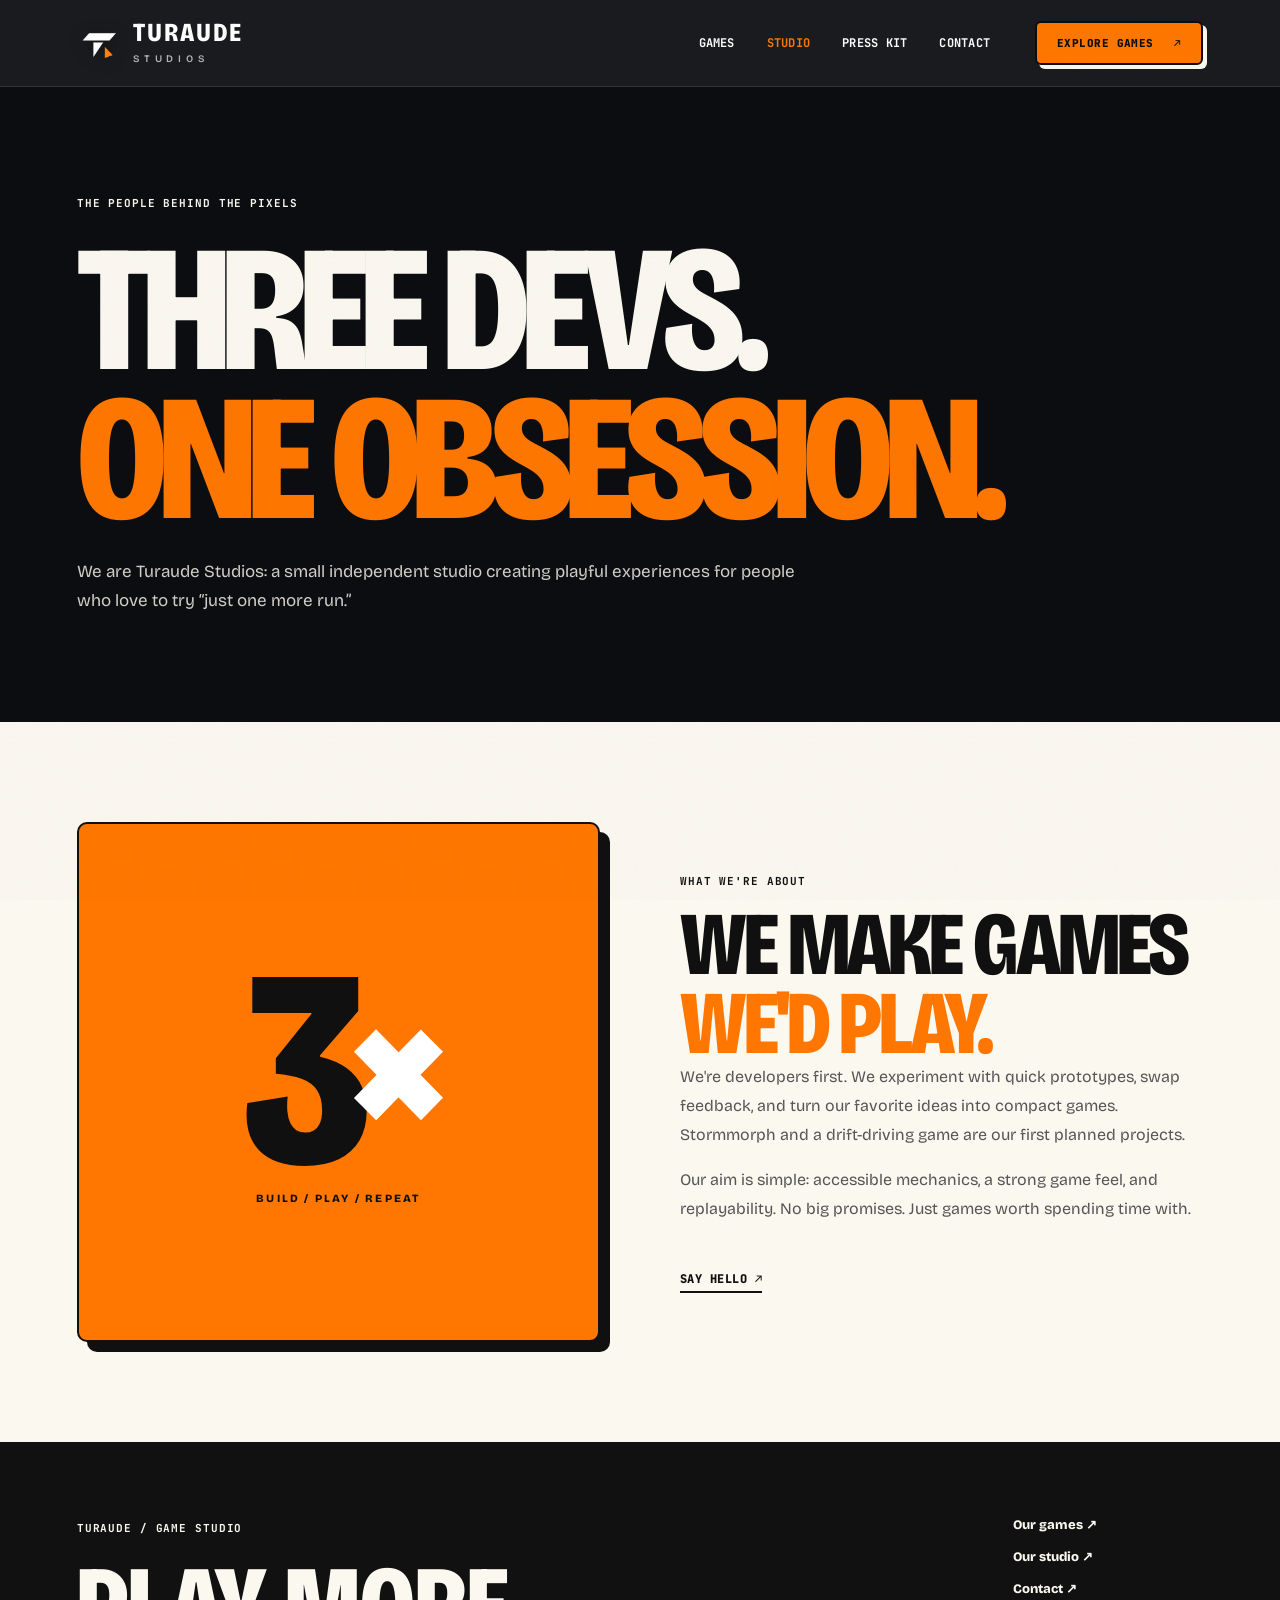
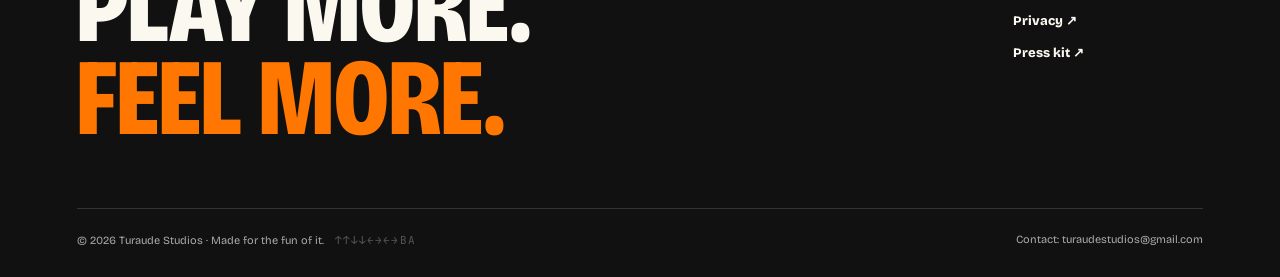
==== about/index.html @ 15174a02 "New studio website: Stormmorph town hero, games, studio, press and contact pages Co-Authored-By: Cla" ====
<!doctype html><html lang="en" data-static data-hero="town" data-contact="turaudestudios@gmail.com"><head><meta charset="UTF-8"/><meta name="viewport" content="width=device-width,initial-scale=1"/><meta name="theme-color" content="#101010"/><meta name="description" content="A small independent game studio built by three developers."/><meta property="og:type" content="website"/><meta property="og:title" content="Our Studio | Turaude Studios"/><meta property="og:description" content="A small independent game studio built by three developers."/><meta name="twitter:card" content="summary_large_image"/><link rel="icon" type="image/png" href="/favicon.png"/><link rel="preconnect" href="https://fonts.googleapis.com"/><link rel="preconnect" href="https://fonts.gstatic.com" crossorigin/><link href="https://fonts.googleapis.com/css2?family=Bricolage+Grotesque:opsz,wdth,wght@12..96,75..100,400..800&family=JetBrains+Mono:wght@500;700;800&display=swap" rel="stylesheet"/><link rel="stylesheet" href="/styles.css"/><script src="/app.js" defer></script><title>Our Studio | Turaude Studios</title></head><body><header class="site-header"><div class="nav-wrap"><a class="brand" href="/" aria-label="Turaude Studios home"><img class="brand-mark" src="/assets/brand/turaude-mark.png" width="44" height="44" alt=""/><span class="brand-name">TURAUDE<span class="brand-dot">.</span><small>STUDIOS</small></span></a><nav class="main-nav" aria-label="Primary navigation"><a  href="/games">Games</a><a aria-current="page" href="/about">Studio</a><a  href="/press">Press kit</a><a  href="/contact">Contact</a></nav><a href="/games" class="nav-cta">EXPLORE GAMES <span aria-hidden="true">↗</span></a><button class="menu-toggle" type="button" aria-expanded="false" aria-label="Open navigation">☰</button></div></header><main id="main"><section class="page-intro"><span class="tiny-label">THE PEOPLE BEHIND THE PIXELS</span><h1>THREE DEVS.<br/><em>ONE OBSESSION.</em></h1><p>We are Turaude Studios: a small independent studio creating playful experiences for people who love to try “just one more run.”</p></section><section class="section about-story"><div class="manifesto-art"><span class="manifesto-big">3<span>×</span></span><span>BUILD / PLAY / REPEAT</span></div><div><span class="tiny-label">WHAT WE'RE ABOUT</span><h2>WE MAKE GAMES<br/><em>WE'D PLAY.</em></h2><p>We're developers first. We experiment with quick prototypes, swap feedback, and turn our favorite ideas into compact games. Stormmorph and a drift-driving game are our first planned projects.</p><p>Our aim is simple: accessible mechanics, a strong game feel, and replayability. No big promises. Just games worth spending time with.</p><a class="underlined-link" href="/contact">SAY HELLO ↗</a></div></section></main><footer class="site-footer"><div class="footer-top"><div><span class="tiny-label">TURAUDE / GAME STUDIO</span><div class="footer-big">PLAY MORE.<br/><em>FEEL MORE.</em></div></div><div class="footer-links"><a href="/games">Our games ↗</a><a href="/about">Our studio ↗</a><a href="/contact">Contact ↗</a><a href="/stormmorph/privacy-policy.html">Privacy ↗</a><a href="/press">Press kit ↗</a></div></div><div class="footer-bottom"><span>© 2026 Turaude Studios · Made for the fun of it. <span class="cheat-hint" title="Try it">↑↑↓↓←→←→BA</span></span><span>Contact: <a href="mailto:turaudestudios@gmail.com">turaudestudios@gmail.com</a></span></div></footer><div class="toast" id="toast" role="status" aria-live="polite"></div></body></html>
---- styles.css ----
/* ==========================================================================
   TURAUDE GAMES - ELEVATED DESIGN SYSTEM
   ========================================================================== */
:root {
  --ink: #101010;
  --black: #0c0d10;
  --white: #fbf8f0;
  --orange: #ff7700;
  --orange-hover: #ff5500;
  --orange-glow: rgba(255, 119, 0, 0.28);
  --storm-cyan: #00d2eb;
  --drift-amber: #ff9d00;
  --soft: #f2ece2;
  --gray: #636259;
  --line: #d8d3c9;
  --heading: 'Bricolage Grotesque', Impact, 'Arial Narrow', sans-serif;
  --body: 'Bricolage Grotesque', Arial, sans-serif;
  --mono: 'JetBrains Mono', ui-monospace, Consolas, monospace;
  --radius-lg: 10px;
  --radius-md: 6px;
  --shadow-card: 6px 6px 0 var(--ink);
  --shadow-hover: 10px 10px 0 var(--orange);
  --transition-smooth: all 0.3s cubic-bezier(0.16, 1, 0.3, 1);
}

* { box-sizing: border-box; }
html { scroll-behavior: smooth; overflow-x: clip; }
body {
  margin: 0;
  background: var(--white);
  color: var(--ink);
  font-family: var(--body);
  -webkit-font-smoothing: antialiased;
  position: relative;
}

/* Paper grain over everything, like a printed arcade flyer */
body::before {
  content: "";
  position: fixed;
  inset: 0;
  background-image: url("data:image/svg+xml,%3Csvg xmlns='http://www.w3.org/2000/svg' width='160' height='160'%3E%3Cfilter id='n'%3E%3CfeTurbulence type='fractalNoise' baseFrequency='.85' numOctaves='3' stitchTiles='stitch'/%3E%3C/filter%3E%3Crect width='100%25' height='100%25' filter='url(%23n)'/%3E%3C/svg%3E");
  opacity: .07;
  mix-blend-mode: multiply;
  pointer-events: none;
  z-index: 60;
}
h1, h2, h3, .footer-big, .ticker, .manifesto-big, .poster-number, .brand-name, .press-logo-box > span, .update-empty strong, .admin-game-panel h4 {
  font-stretch: 82% !important; /* the `font` shorthand elsewhere resets stretch */
}

a { color: inherit; text-decoration: none; }
button, input, textarea, select { font: inherit; }
button { cursor: pointer; }
img { max-width: 100%; }
h1, h2, h3, p { margin-top: 0; }
h1, h2, h3 { letter-spacing: -0.025em; }
::selection { background: var(--orange); color: var(--black); }
:focus-visible { outline: 3px solid var(--orange); outline-offset: 3px; }

/* Sticky Header with Frosted Glass */
.site-header {
  background: rgba(12, 13, 16, 0.94);
  backdrop-filter: blur(14px);
  -webkit-backdrop-filter: blur(14px);
  color: white;
  border-bottom: 1px solid rgba(255, 255, 255, 0.1);
  position: sticky;
  top: 0;
  z-index: 50;
  transition: var(--transition-smooth);
}
.nav-wrap {
  height: 86px;
  max-width: 1560px;
  margin: auto;
  padding: 0 6vw;
  display: flex;
  align-items: center;
  gap: 45px;
}
.brand { display: flex; align-items: center; gap: 12px; min-width: 220px; }
.brand-mark { width: 44px; height: 44px; object-fit: contain; filter: drop-shadow(0 2px 8px rgba(0,0,0,0.4)); }
.brand-name {
  font: 800 26px/0.9 var(--heading);
  letter-spacing: .075em;
  display: flex;
  flex-direction: column;
}
.brand-dot { display: none; }
.brand-name small {
  font: 600 10px var(--body);
  letter-spacing: .49em;
  margin-top: 8px;
  color: #b5b5b5;
}
.main-nav { display: flex; align-items: center; gap: 32px; margin-left: auto; }
.main-nav a {
  font: 700 12px var(--mono);
  letter-spacing: .02em;
  text-transform: uppercase;
  transition: color .2s;
  position: relative;
  padding: 6px 0;
}
.main-nav a:hover, .main-nav a[aria-current=page] { color: var(--orange); }
.nav-cta {
  background: var(--orange);
  color: var(--black);
  font: 800 11px var(--mono);
  letter-spacing: .04em;
  padding: 13px 20px;
  border: 2px solid var(--black);
  border-radius: var(--radius-md);
  white-space: nowrap;
  display: flex;
  gap: 20px;
  align-items: center;
  box-shadow: 4px 4px 0 var(--white);
  transition: transform .12s, box-shadow .12s, background .12s;
}
.nav-cta:hover { transform: translate(-2px, -2px); box-shadow: 6px 6px 0 var(--white); }
.button-orange:hover { transform: translate(-2px, -2px); box-shadow: 7px 7px 0 var(--ink); }
.nav-cta:active, .button:active { transform: translate(3px, 3px); box-shadow: 0 0 0 var(--ink); }
.menu-toggle { display: none; background: none; color: white; border: 0; font-size: 28px; }

/* Hero Section */
.home-hero {
  background: var(--black);
  color: var(--white);
  padding: 0 6vw;
  overflow: hidden;
  position: relative;
  z-index: 2;
}
.hero-rail, .hero-foot {
  display: flex;
  justify-content: space-between;
  align-items: center;
  min-height: 48px;
  border-bottom: 1px solid rgba(255, 255, 255, 0.1);
  color: #adaba6;
  font-size: 10px;
  font-weight: 700;
  letter-spacing: .19em;
}
.hero-foot { border-top: 1px solid rgba(255, 255, 255, 0.1); border-bottom: 0; }
.hero-main {
  max-width: 1560px;
  margin: auto;
  display: grid;
  grid-template-columns: 1.09fr .91fr;
  align-items: center;
  min-height: 640px;
  gap: 40px;
  padding: 44px 0 50px;
}
.hero-copy { padding: 20px 0; }
.eyebrow, .tiny-label { font: 700 11px var(--mono); letter-spacing: .08em; text-transform: uppercase; }
.eyebrow { display: flex; align-items: center; gap: 11px; color: #c9c6bd; }
.eyebrow-dash { width: 0; height: 0; display: inline-block; border-style: solid; border-width: 7px 0 7px 12px; border-color: transparent transparent transparent var(--orange); animation: blink 1.1s steps(2) infinite; }
@keyframes blink { 50% { opacity: 0; } }
.hero-copy h1 {
  font: 900 clamp(86px, 10.7vw, 184px)/.8 var(--heading);
  letter-spacing: -.045em;
  margin: 25px 0 30px;
  text-transform: uppercase;
}
.hero-copy h1 .orange { color: var(--orange); }
.italic-word, h2 em, h1 em, .footer-big em {
  font-style: normal;
  color: var(--orange);
}
.hero-copy p {
  color: #c6c1b8;
  max-width: 480px;
  font-size: 17px;
  line-height: 1.7;
}
.hero-actions {
  display: flex;
  align-items: center;
  gap: 28px;
  margin-top: 36px;
  flex-wrap: wrap;
}
.button {
  display: inline-flex;
  justify-content: space-between;
  align-items: center;
  gap: 24px;
  padding: 16px 24px;
  border-radius: var(--radius-md);
  border: 2px solid var(--ink);
  font: 800 12px var(--mono);
  letter-spacing: .04em;
  transition: transform .12s, box-shadow .12s, background .12s;
}
.button-orange {
  background: var(--orange);
  color: var(--black);
  box-shadow: 5px 5px 0 var(--ink);
}
.home-hero .button-orange, .game-detail-hero .button-orange, .page-intro .button-orange { box-shadow: 5px 5px 0 var(--white); }
.home-hero .button-orange:hover, .game-detail-hero .button-orange:hover, .page-intro .button-orange:hover { box-shadow: 7px 7px 0 var(--white); }
.button-outline {
  background: transparent;
  border: 1px solid rgba(255, 255, 255, 0.25);
  color: white;
}
.button-outline:hover {
  background: rgba(255, 255, 255, 0.08);
  border-color: white;
}
.text-link, .underlined-link {
  font: 800 12px var(--mono);
  letter-spacing: .04em;
  border-bottom: 2px solid;
  padding-bottom: 4px;
  transition: color 0.2s, border-color 0.2s;
}
.text-link { color: #f2e9db; border-color: rgba(242, 233, 219, 0.4); }
.text-link:hover { color: var(--orange); border-color: var(--orange); }

.hero-poster {
  min-height: 540px;
  position: relative;
  border-radius: var(--radius-lg);
  border: 1px solid rgba(255, 255, 255, 0.12);
  background: radial-gradient(circle at 60% 40%, #201f1d, #121211);
  overflow: hidden;
  display: flex;
  justify-content: center;
  align-items: center;
  box-shadow: 0 25px 50px -15px rgba(0,0,0,0.6);
}
.hero-poster:before {
  content: '';
  position: absolute;
  inset: 0;
  background: linear-gradient(145deg, transparent 0 50%, rgba(255, 255, 255, 0.03) 50% 51%, transparent 51%);
}
.poster-number {
  position: absolute;
  top: 24px;
  left: 26px;
  font: 800 28px var(--heading);
  display: flex;
  flex-direction: column;
  line-height: .88;
}
.poster-number span {
  font: 600 9px var(--body);
  letter-spacing: .2em;
  margin-top: 8px;
  color: #bcb8ae;
}
.home-hero { padding-bottom: 16px; }
.storm-canvas { position: absolute; inset: 0; width: 100%; height: 100%; display: block; touch-action: pan-y; cursor: crosshair; }
.poster-hint, .poster-bottom {
  position: absolute;
  color: #bab3a8;
  font: 700 10px var(--mono);
  letter-spacing: .08em;
  pointer-events: none;
}
.poster-hint { top: 28px; right: 26px; color: var(--orange); animation: blink 1.6s steps(2) infinite; }
.poster-bottom { bottom: 24px; left: 26px; }
.hero-poster { box-shadow: 10px 10px 0 var(--orange); border: 2px solid rgba(255, 255, 255, 0.85); }
.hero-poster:before { pointer-events: none; }
.poster-number { pointer-events: none; z-index: 1; }
.town-mode .poster-bottom, .town-mode:before { display: none; }
.town-mode .poster-number, .town-mode .poster-hint { background: rgba(14, 32, 54, .8); padding: 8px 10px; border-radius: 8px; }
.town-mode .poster-hint { animation: none; }

.ticker {
  background: var(--orange);
  color: #111;
  overflow: hidden;
  white-space: nowrap;
  font: 800 24px var(--heading);
  letter-spacing: .1em;
  padding: 14px 0;
  position: relative;
  z-index: 3;
  border-block: 3px solid var(--ink);
  transform: rotate(-1.6deg);
  margin: -12px -3vw 0;
}
.ticker div { width: max-content; animation: marquee 30s linear infinite; }

.section { padding: 100px 6vw; max-width: 1560px; margin: auto; position: relative; z-index: 2; }
.section-head {
  display: flex;
  justify-content: space-between;
  align-items: flex-end;
  gap: 50px;
  margin-bottom: 36px;
}
.section-head h2, .philosophy-right h2, .updates-section h2, .newsletter-section h2, .about-story h2, .contact-aside h2, .detail-info h2, .admin-area h2 {
  font: 900 clamp(55px, 7vw, 110px)/.88 var(--heading);
  letter-spacing: -.035em;
  margin: 17px 0 0;
}
.section-head p {
  max-width: 375px;
  font-size: 15px;
  line-height: 1.7;
  color: #55564e;
  margin: 0 0 5px;
}

/* Elevated Game Cards */
.games-grid {
  display: grid;
  grid-template-columns: 1fr 1fr;
  gap: 30px;
}
.game-card {
  --accent: var(--orange);
  background: #ffffff;
  border: 2px solid var(--ink);
  border-radius: var(--radius-lg);
  display: flex;
  flex-direction: column;
  transition: transform .3s cubic-bezier(0.16, 1, 0.3, 1), box-shadow .3s cubic-bezier(0.16, 1, 0.3, 1);
  min-width: 0;
  overflow: hidden;
  box-shadow: var(--shadow-card);
  perspective: 1000px;
}
.accent-storm { --accent: #0097a7; }
.accent-drift { --accent: #d97706; }
.game-card:hover {
  transform: translateY(-8px);
  box-shadow: 10px 10px 0 var(--accent);
}
.game-card-top {
  padding: 16px 22px;
  display: flex;
  justify-content: space-between;
  align-items: center;
  border-bottom: 2px solid var(--ink);
  background: var(--ink);
  color: var(--white);
}
.lvl { background: var(--accent); color: var(--ink); padding: 3px 7px; border-radius: 3px; margin-right: 8px; }
.card-arrow { font-size: 20px; transition: transform 0.25s ease; }
.game-card:hover .card-arrow { transform: translate(3px, -3px); color: var(--accent); }
.game-art-wrap {
  margin: 18px 20px 0;
  overflow: hidden;
  border-radius: var(--radius-md);
  border: 2px solid var(--ink);
  aspect-ratio: 1.38;
  max-height: 380px;
  background: #f4efe6;
  display: flex;
  align-items: center;
  justify-content: center;
  position: relative;
}
.game-art {
  width: 100%;
  height: 100%;
  object-fit: cover;
  display: block;
  transition: transform 0.6s cubic-bezier(0.16, 1, 0.3, 1);
}
.game-card:hover .game-art { transform: scale(1.06); }
.game-card-bottom {
  padding: 24px 26px 30px;
  display: flex;
  justify-content: space-between;
  align-items: flex-end;
  gap: 15px;
}
.status {
  font: 700 10px var(--mono);
  letter-spacing: .04em;
  display: inline-flex;
  align-items: center;
  gap: 8px;
  text-transform: uppercase;
  background: rgba(255, 119, 0, 0.1);
  color: var(--ink);
  padding: 4px 10px;
  border-radius: 999px;
  border: 1px solid rgba(255, 119, 0, 0.25);
}
.game-detail-hero .status { color: var(--white); }
.status-dot {
  background: var(--orange);
  width: 6px;
  height: 6px;
  border-radius: 50%;
  box-shadow: 0 0 8px var(--orange);
  animation: pulse-dot 2s infinite ease-in-out;
}
@keyframes pulse-dot {
  0%, 100% { opacity: 1; transform: scale(1); }
  50% { opacity: 0.4; transform: scale(0.85); }
}
.game-card h3 {
  font: 800 clamp(45px, 5.4vw, 81px)/.95 var(--heading);
  margin: 12px 0 8px;
}
.game-card p {
  font-size: 14px;
  max-width: 380px;
  line-height: 1.6;
  color: #494941;
  margin: 0;
}
.game-card-tag {
  display: inline-block;
  margin-top: 14px;
  font: 700 11px var(--mono);
  letter-spacing: 0.04em;
  text-transform: uppercase;
  color: var(--accent);
}
.game-card-tag::before { content: "◆ "; }
.circle-arrow {
  background: var(--ink);
  color: white;
  border-radius: 50%;
  width: 48px;
  height: 48px;
  display: grid;
  place-items: center;
  flex-shrink: 0;
  font-size: 16px;
  padding-left: 3px;
  transition: background 0.2s, transform 0.2s;
}
.game-card:hover .circle-arrow {
  background: var(--accent);
  color: var(--ink);
  transform: scale(1.1);
}
.underlined-link { display: inline-block; margin-top: 32px; }
.demo-links { display: flex; flex-wrap: wrap; gap: 28px; }

/* Philosophy Section */
.philosophy-section {
  display: grid;
  grid-template-columns: 1fr 2fr;
  gap: 40px;
  border-top: 1px solid var(--line);
  border-bottom: 1px solid var(--line);
}
.philosophy-label { display: flex; flex-direction: column; justify-content: space-between; }
.asterisk { font: 900 150px var(--heading); line-height: 1; color: var(--orange); }
.philosophy-right h2 { margin: 0 0 54px; }
.three-values { display: grid; grid-template-columns: repeat(3, 1fr); gap: 28px; }
.three-values > div { border-top: 2px solid var(--ink); padding-top: 22px; }
.keycap {
  display: grid;
  place-items: center;
  width: 58px;
  height: 58px;
  margin-bottom: 22px;
  font: 800 24px var(--mono);
  color: var(--ink);
  background: var(--white);
  border: 2px solid var(--ink);
  border-radius: 12px;
  box-shadow: 0 6px 0 var(--ink);
  transition: transform .08s, box-shadow .08s, background .08s;
}
.three-values > div:first-child .keycap { background: var(--orange); }
.three-values > div:hover .keycap { transform: translateY(5px); box-shadow: 0 1px 0 var(--ink); background: var(--orange); }
.three-values strong { font: 700 12px var(--mono); letter-spacing: .04em; }
.three-values p { font-size: 13px; line-height: 1.7; color: #66665f; margin-top: 8px; }

/* Updates / Dev Notes */
.updates-section { display: grid; grid-template-columns: .85fr 1.15fr; gap: 65px; }
.updates-section h2 { font-size: clamp(56px, 6vw, 90px); }
.updates-list { border-top: 1px solid var(--ink); }
.update-empty { padding: 38px 0; }
.update-empty strong { font: 700 26px var(--heading); }
.update-empty p, .update-item p { font-size: 13px; color: #66665f; line-height: 1.75; }
.update-item {
  border-bottom: 1px solid var(--line);
  padding: 24px 0;
  display: grid;
  grid-template-columns: 100px 1fr 25px;
  gap: 18px;
  align-items: start;
}
.update-item > span { font-size: 11px; font-weight: 800; color: #777; }
.update-item h3 { font: 700 25px var(--heading); margin: 0 0 7px; }
.update-item p { margin: 0; }
.update-arrow { font-size: 20px !important; color: #888; }

/* Newsletter */
.newsletter-section {
  background: var(--orange);
  padding: 92px 6vw;
  color: var(--black);
  position: relative;
  z-index: 2;
}
.newsletter-grid {
  max-width: 1380px;
  margin: auto;
  display: grid;
  grid-template-columns: 1fr 1fr;
  gap: 90px;
  align-items: flex-end;
}
.newsletter-section h2 { margin-top: 15px; }
.newsletter-section h2 em { color: #fff6e9; }
.newsletter-section p { max-width: 500px; font-size: 14px; line-height: 1.75; }
.newsletter-form { max-width: 550px; }
.newsletter-form > label:first-child, .contact-form label, .admin-form label, .admin-login label {
  display: block;
  font-size: 10px;
  font-weight: 800;
  letter-spacing: .15em;
}
.newsletter-form input[type=email] {
  border: 0;
  border-bottom: 2px solid #151515;
  background: transparent;
  padding: 18px 8px;
  font-size: 16px;
  outline: 0;
  flex: 1;
  min-width: 0;
  color: #111;
}
.newsletter-form input::placeholder { color: #705028; }
.form-inline { display: flex; align-items: stretch; margin-top: 8px; }
.form-inline button {
  width: 64px;
  font-size: 24px;
  background: #111;
  color: white;
  border: 0;
  border-radius: 0 var(--radius-md) var(--radius-md) 0;
  transition: background 0.2s;
}
.form-inline button:hover { background: #222; }
.check-label {
  display: flex;
  align-items: flex-start;
  gap: 10px;
  font-size: 11px !important;
  letter-spacing: 0 !important;
  font-weight: 500 !important;
  line-height: 1.6;
  margin-top: 18px;
}
.check-label input { accent-color: #111; margin-top: 4px; }
.form-feedback { font-weight: 700; margin-top: 10px; font-size: 13px; }
.honey { position: absolute !important; left: -99999px !important; top: auto !important; width: 1px !important; height: 1px !important; opacity: 0 !important; }

/* Footer */
.site-footer {
  background: #111;
  color: var(--white);
  padding: 75px 6vw 30px;
  position: relative;
  z-index: 2;
}
.footer-top {
  max-width: 1400px;
  margin: auto;
  display: flex;
  justify-content: space-between;
  gap: 40px;
}
.footer-big { font: 900 clamp(66px, 8.5vw, 126px)/.86 var(--heading); margin-top: 23px; }
.footer-links { display: flex; flex-direction: column; gap: 16px; min-width: 190px; }
.footer-links a { font-weight: 800; font-size: 13px; transition: color 0.2s; }
.footer-links a:hover { color: var(--orange); }
.footer-bottom {
  border-top: 1px solid #333;
  max-width: 1400px;
  margin: 62px auto 0;
  padding-top: 24px;
  display: flex;
  justify-content: space-between;
  gap: 15px;
  color: #aaa;
  font-size: 11px;
}

/* Page Intro */
.page-intro {
  padding: 105px 6vw 90px;
  background: var(--black);
  color: var(--white);
  position: relative;
  z-index: 2;
}
.page-intro h1 {
  font: 900 clamp(92px, 14vw, 210px)/.83 var(--heading);
  letter-spacing: -.045em;
  margin: 25px 0;
}
.page-intro p {
  max-width: 730px;
  color: #d2cfc8;
  line-height: 1.65;
  font-size: 17px;
}
.games-index { padding-top: 70px; }
.footnote { color: #777; font-size: 12px; line-height: 1.6; margin-top: 25px; }

/* Game Detail View */
.game-detail-hero {
  background: #111;
  color: #fff;
  overflow: hidden;
  padding: 30px 6vw 75px;
  position: relative;
  z-index: 2;
}
.back-link { font-size: 11px; letter-spacing: .1em; font-weight: 800; transition: color 0.2s; }
.back-link:hover { color: var(--orange); }
.detail-grid {
  display: grid;
  grid-template-columns: 1fr 1.05fr;
  gap: 65px;
  align-items: center;
  margin-top: 50px;
}
.detail-left h1 {
  font: 900 clamp(84px, 11vw, 165px)/.85 var(--heading);
  letter-spacing: -.045em;
  margin: 30px 0;
}
.detail-summary { font-size: 18px; line-height: 1.65; max-width: 500px; color: #d8d2c8; }
.detail-actions { display: flex; align-items: center; flex-wrap: wrap; gap: 25px; margin-top: 32px; }
.detail-visual {
  position: relative;
  min-width: 0;
  border-radius: var(--radius-lg);
  overflow: hidden;
  border: 1px solid rgba(255,255,255,0.15);
  box-shadow: 0 25px 50px -15px rgba(0,0,0,0.7);
}
.detail-visual .game-art { aspect-ratio: 1/1; object-fit: cover; }
.detail-stamp {
  position: absolute;
  bottom: 16px;
  left: 16px;
  font-size: 9px;
  font-weight: 800;
  letter-spacing: .2em;
  background: rgba(17, 17, 17, 0.9);
  backdrop-filter: blur(8px);
  color: white;
  padding: 12px 16px;
  border-radius: 4px;
}
.detail-info { display: grid; grid-template-columns: .8fr 1.2fr; gap: 80px; }
.detail-info > div:nth-child(2) > p { font-size: 18px; line-height: 1.8; max-width: 720px; }
.spec-list { margin-top: 35px; }
.spec-list > div, .press-facts > div {
  padding: 14px 0;
  border-bottom: 1px solid var(--line);
  display: flex;
  justify-content: space-between;
  gap: 20px;
}
.spec-list span, .press-facts > div > span { font-size: 11px; font-weight: 800; letter-spacing: .1em; color: #777; }
.spec-list strong, .press-facts strong { font-size: 13px; text-align: right; }

/* About & Story */
.about-story { display: grid; grid-template-columns: 1fr 1fr; gap: 80px; align-items: center; }
.about-story p { line-height: 1.8; color: #555; }
.manifesto-art {
  background: var(--orange);
  min-height: 520px;
  border-radius: var(--radius-lg);
  display: flex;
  justify-content: center;
  align-items: center;
  flex-direction: column;
  gap: 10px;
  border: 2px solid var(--ink);
  box-shadow: 10px 10px 0 var(--ink);
}
.manifesto-big { font: 900 280px/.8 var(--heading); letter-spacing: -.07em; }
.manifesto-big span { color: white; }
.manifesto-art > span:last-child { font-size: 11px; letter-spacing: .2em; font-weight: 800; }

/* Press Kit */
.press-content { display: grid; grid-template-columns: 1fr 1fr; gap: 75px; }
.press-logo-box {
  margin: 20px 0;
  background: #111;
  color: white;
  min-height: 250px;
  padding: 35px;
  border-radius: var(--radius-lg);
  display: flex;
  align-items: center;
  justify-content: center;
  gap: 15px;
  box-shadow: 8px 8px 0 var(--orange);
}
.press-logo-box img { width: 115px; }
.press-logo-box > span { font: 900 62px/.75 var(--heading); letter-spacing: .05em; }
.press-logo-box small { font-size: 22px; letter-spacing: .44em; }
.press-facts { border-top: 2px solid var(--ink); }
.press-facts > .tiny-label { display: block; margin: 15px 0 20px; }

/* Contact */
.contact-layout { display: grid; grid-template-columns: .8fr 1.2fr; gap: 75px; }
.contact-aside p { color: #666; line-height: 1.8; }
.contact-form {
  background: #ffffff;
  border: 2px solid var(--ink);
  border-radius: var(--radius-lg);
  box-shadow: var(--shadow-card);
  padding: 40px;
}
.contact-form .two-cols { display: grid; grid-template-columns: 1fr 1fr; gap: 20px; }
.contact-form label { margin-bottom: 20px; }
.contact-form input:not(.honey), .contact-form textarea, .contact-form select, .admin-form input, .admin-form textarea, .admin-form select, .admin-login input {
  display: block;
  margin-top: 9px;
  border: 1px solid #d4cfc6;
  background: #fbfaf8;
  width: 100%;
  padding: 15px 18px;
  border-radius: var(--radius-md);
  font-size: 14px;
  letter-spacing: normal;
  outline: 0;
  transition: border-color 0.2s, box-shadow 0.2s;
}
.contact-form input:focus, .contact-form textarea:focus, .contact-form select:focus, .admin-form input:focus, .admin-form textarea:focus {
  border-color: var(--orange);
  box-shadow: 0 0 0 3px var(--orange-glow);
}
.contact-form textarea, .admin-form textarea { resize: vertical; }
.form-note { font-size: 11px; line-height: 1.8; color: #6c6b64; margin-top: 20px; }
.form-note a { text-decoration: underline; }

/* Legal & Admin */
.legal-body { max-width: 950px; }
.legal-body h2 { font: 800 36px var(--heading); margin: 34px 0 8px; }
.legal-body p { line-height: 1.8; font-size: 15px; color: #555; }
.notice { padding: 22px; background: #fff5e8; border-left: 5px solid var(--orange); font-size: 13px; line-height: 1.7; border-radius: 4px; }
.admin-area { max-width: 1100px; }
.admin-login, .admin-form {
  background: #ffffff;
  border: 2px solid var(--ink);
  border-radius: var(--radius-lg);
  box-shadow: var(--shadow-card);
  padding: 35px;
  max-width: 700px;
  display: grid;
  gap: 15px;
}
.admin-area h3 { font: 800 32px var(--heading); margin-top: 40px; }
.admin-bar { display: flex; justify-content: space-between; align-items: center; }
.admin-bar h2 { font-size: 65px; }
.admin-game-panel {
  background: #ffffff;
  border: 2px solid var(--ink);
  border-radius: var(--radius-lg);
  box-shadow: var(--shadow-card);
  padding: 28px;
  margin-bottom: 20px;
}
.admin-game-panel h4 { font: 700 28px var(--heading); margin: 0 0 14px; }
.admin-grid { display: grid; grid-template-columns: 1fr 1fr; gap: 14px; }
.admin-grid label { font-size: 10px; font-weight: 800; letter-spacing: .08em; }
.admin-grid input, .admin-grid textarea {
  width: 100%;
  display: block;
  margin-top: 6px;
  padding: 12px;
  border: 1px solid #d4cfc6;
  background: #fbfaf8;
  font-size: 13px;
  border-radius: var(--radius-md);
}
.admin-grid .wide { grid-column: span 2; }
.admin-table { border-collapse: collapse; width: 100%; margin-top: 18px; background: white; border-radius: var(--radius-md); overflow: hidden; box-shadow: var(--shadow-card); }
.admin-table td, .admin-table th { padding: 12px 16px; border-bottom: 1px solid #eee; font-size: 12px; text-align: left; vertical-align: top; word-break: break-word; }
.admin-table th { background: #fbfaf7; font-weight: 800; border-bottom: 2px solid var(--line); }
.not-found { min-height: 75vh; }
.not-found .button { margin-top: 20px; }
.toast {
  position: fixed;
  bottom: 25px;
  right: 25px;
  background: #111;
  color: white;
  padding: 14px 22px;
  border-radius: var(--radius-md);
  box-shadow: 0 10px 30px rgba(0,0,0,0.3);
  z-index: 100;
  opacity: 0;
  pointer-events: none;
  transform: translateY(15px);
  transition: opacity .25s, transform .25s;
}
.toast.show { opacity: 1; transform: none; }
.toast { font: 700 12px var(--mono); border: 2px solid var(--orange); box-shadow: 5px 5px 0 var(--orange); }
.cheat-hint { font-family: var(--mono); color: #555; margin-left: 8px; letter-spacing: .1em; }
.cheat-hint:hover { color: var(--orange); }

/* Chaos mode (the cheat code) */
.chaos-mode h1, .chaos-mode h2 { animation: shake .18s steps(2) infinite; }
.chaos-mode .game-card:nth-child(odd) { rotate: -3deg; }
.chaos-mode .game-card:nth-child(even) { rotate: 3deg; }
.chaos-mode .ticker { transform: rotate(4deg); }
.chaos-mode .ticker div { animation-duration: 6s; }
@keyframes shake { 0% { transform: translate(-2px, 1px) rotate(-.6deg); } 100% { transform: translate(2px, -1px) rotate(.6deg); } }

@keyframes float { 0%, 100% { transform: rotate(-16deg) translateY(0); } 50% { transform: rotate(-12deg) translateY(-16px); } }
@keyframes marquee { to { transform: translateX(-50%); } }

/* Responsive */
@media(max-width: 1100px) {
  .nav-wrap { padding: 0 4vw; gap: 20px; }
  .brand { min-width: auto; }
  .main-nav { gap: 18px; }
  .hero-copy h1 { font-size: clamp(75px, 10vw, 125px); }
  .hero-main { min-height: 560px; }
  .hero-poster { min-height: 420px; }
  .detail-grid { gap: 30px; }
  .detail-left h1 { font-size: clamp(75px, 10vw, 120px); }
}

@media(max-width: 760px) {
  .nav-wrap { height: 76px; padding: 0 5vw; }
  .brand-name { font-size: 24px; }
  .main-nav {
    display: none;
    position: absolute;
    top: 76px;
    left: 0;
    right: 0;
    background: #111;
    padding: 25px 6vw;
    flex-direction: column;
    align-items: flex-start;
    gap: 25px;
    border-bottom: 1px solid #333;
  }
  .site-header.open .main-nav { display: flex; }
  .nav-cta { margin-left: auto; padding: 12px 16px; font-size: 10px; gap: 10px; }
  .menu-toggle { display: block; }
  .home-hero { padding: 0 5vw; }
  .hero-rail { font-size: 9px; }
  .hero-main { grid-template-columns: 1fr; min-height: auto; gap: 24px; padding: 25px 0 34px; }
  .hero-copy h1 { font-size: clamp(79px, 17vw, 128px); margin: 22px 0; }
  .hero-copy p { font-size: 15px; }
  .hero-poster { min-height: 350px; }
  .poster-swirl { width: 62%; height: 85%; }
  .hero-foot { font-size: 9px; }
  .section { padding: 70px 5vw; }
  .section-head, .footer-top { flex-direction: column; align-items: flex-start; gap: 15px; }
  .section-head h2, .philosophy-right h2, .updates-section h2, .newsletter-section h2 { font-size: 69px; }
  .section-head p { max-width: 550px; }
  .games-grid, .newsletter-grid, .about-story, .press-content, .detail-grid, .detail-info, .contact-layout { grid-template-columns: 1fr; }
  .game-card h3 { font-size: 63px; }
  .philosophy-section { grid-template-columns: 1fr; }
  .philosophy-label { flex-direction: row; }
  .asterisk { font-size: 50px; }
  .three-values { gap: 18px; }
  .updates-section { grid-template-columns: 1fr; gap: 25px; }
  .newsletter-section { padding: 65px 5vw; }
  .newsletter-grid { gap: 35px; }
  .site-footer { padding: 65px 5vw 25px; }
  .footer-bottom { flex-direction: column; }
  .page-intro { padding: 75px 5vw; }
  .page-intro h1 { font-size: clamp(80px, 16vw, 140px); }
  .game-detail-hero { padding: 30px 5vw 60px; }
  .detail-grid { gap: 40px; }
  .detail-left h1 { font-size: 110px; }
  .detail-visual .game-art { aspect-ratio: 1.2; }
  .manifesto-art { min-height: 380px; }
  .manifesto-big { font-size: 220px; }
  .contact-form { padding: 25px; }
  .contact-form .two-cols { grid-template-columns: 1fr; }
  .press-logo-box { min-height: 220px; }
  .admin-grid { grid-template-columns: 1fr; }
  .admin-grid .wide { grid-column: auto; }
}

@media(max-width: 440px) {
  .nav-cta { display: none; }
  .menu-toggle { margin-left: auto; }
  .hero-copy h1 { font-size: 73px; }
  .hero-poster { min-height: 300px; }
  .games-grid { gap: 18px; }
  .game-card h3 { font-size: 11vw; }
  .game-card-bottom { position: relative; }
  .circle-arrow { position: absolute; top: 20px; right: 22px; width: 42px; height: 42px; }
  .three-values { grid-template-columns: 1fr; }
  .three-values span { margin-bottom: 10px; }
  .section-head h2, .philosophy-right h2, .updates-section h2, .newsletter-section h2 { font-size: 56px; }
  .page-intro h1 { font-size: 77px; }
  .detail-left h1 { font-size: 83px; }
  .footer-big { font-size: 72px; }
  .press-logo-box > span { font-size: 43px; }
  .press-logo-box img { width: 75px; }
}

@media(prefers-reduced-motion: reduce) {
  *, *:before, *:after { animation: none !important; transition: none !important; scroll-behavior: auto !important; }
}
.game-card-bottom > div { min-width: 0; }
.game-card h3 { overflow-wrap: break-word; }
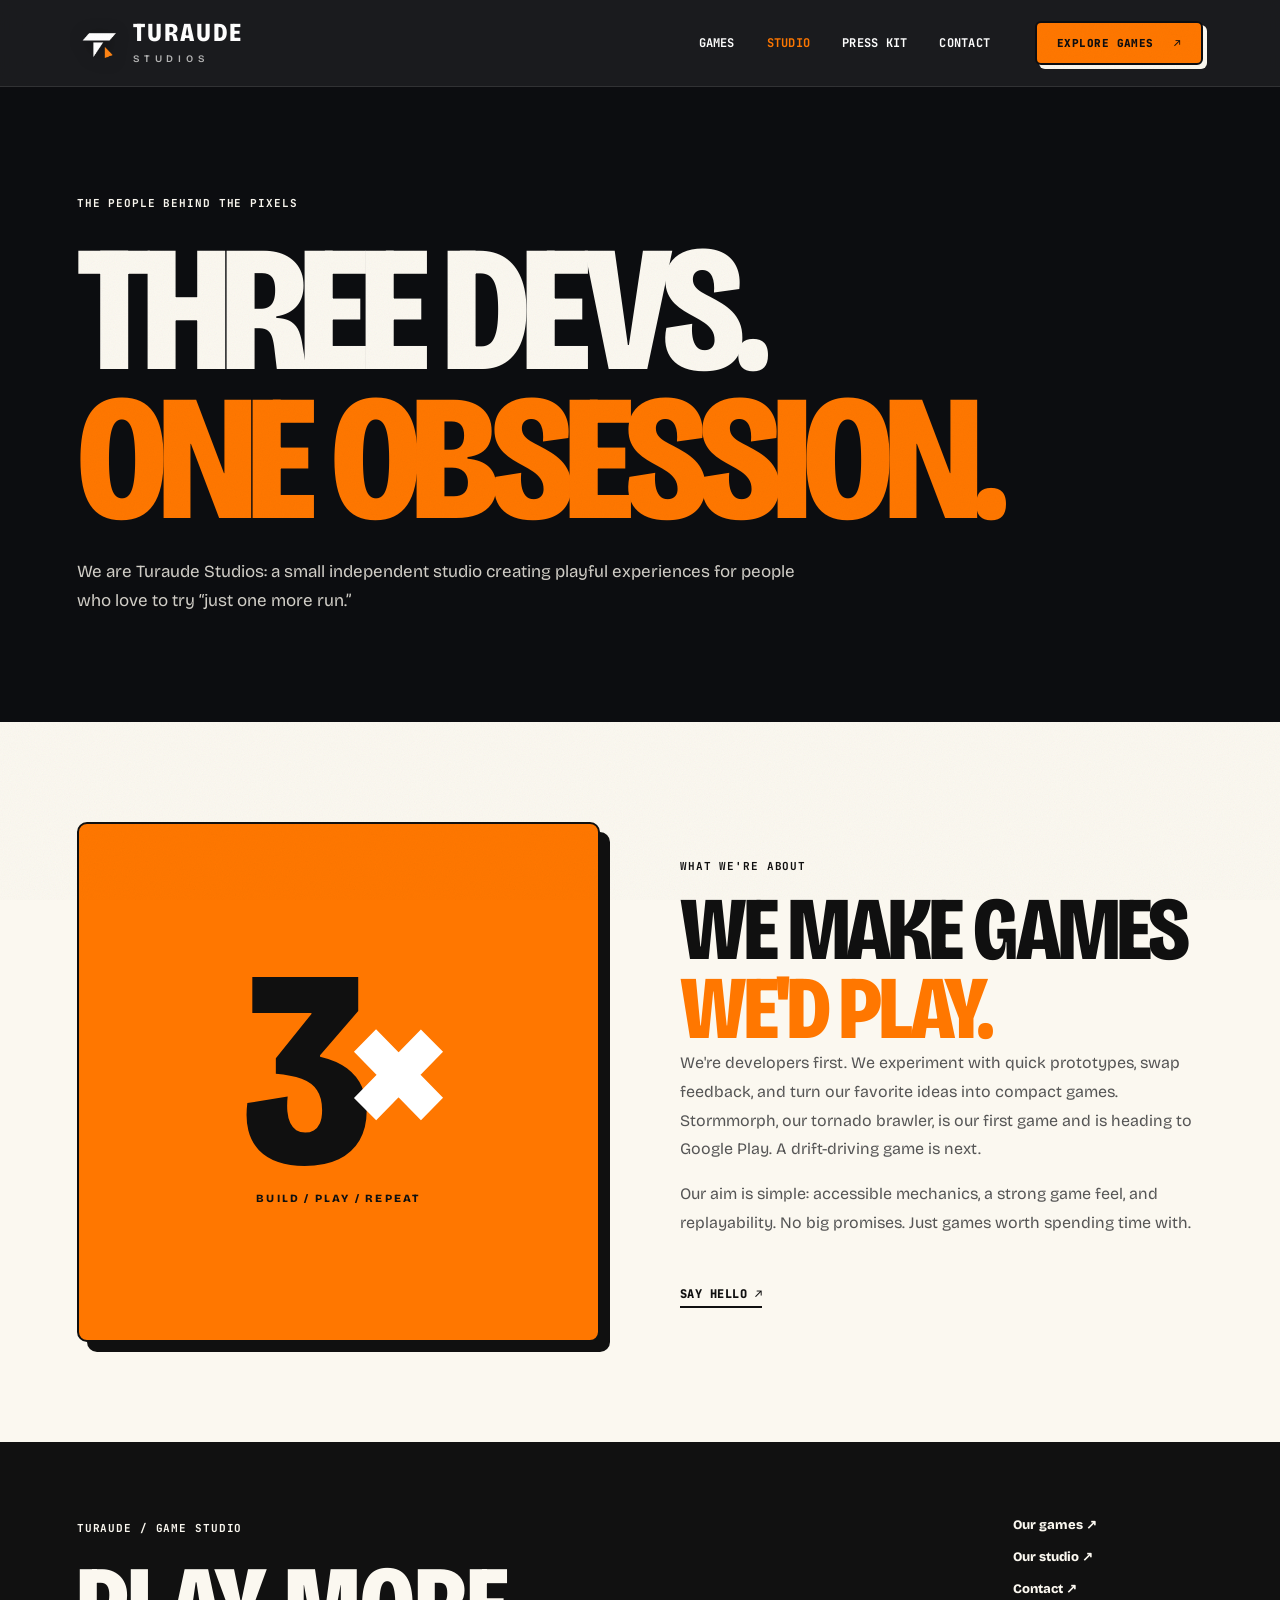
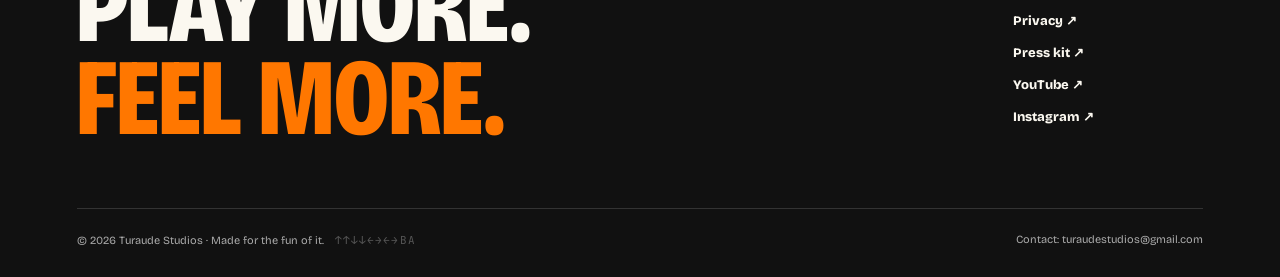
==== commit e4899c96: "Real Stormmorph page, build log, press kit fact sheet, social links" ====
--- a/about/index.html
+++ b/about/index.html
@@ -1 +1 @@
-<!doctype html><html lang="en" data-static data-hero="town" data-contact="turaudestudios@gmail.com"><head><meta charset="UTF-8"/><meta name="viewport" content="width=device-width,initial-scale=1"/><meta name="theme-color" content="#101010"/><meta name="description" content="A small independent game studio built by three developers."/><meta property="og:type" content="website"/><meta property="og:title" content="Our Studio | Turaude Studios"/><meta property="og:description" content="A small independent game studio built by three developers."/><meta name="twitter:card" content="summary_large_image"/><link rel="icon" type="image/png" href="/favicon.png"/><link rel="preconnect" href="https://fonts.googleapis.com"/><link rel="preconnect" href="https://fonts.gstatic.com" crossorigin/><link href="https://fonts.googleapis.com/css2?family=Bricolage+Grotesque:opsz,wdth,wght@12..96,75..100,400..800&family=JetBrains+Mono:wght@500;700;800&display=swap" rel="stylesheet"/><link rel="stylesheet" href="/styles.css"/><script src="/app.js" defer></script><title>Our Studio | Turaude Studios</title></head><body><header class="site-header"><div class="nav-wrap"><a class="brand" href="/" aria-label="Turaude Studios home"><img class="brand-mark" src="/assets/brand/turaude-mark.png" width="44" height="44" alt=""/><span class="brand-name">TURAUDE<span class="brand-dot">.</span><small>STUDIOS</small></span></a><nav class="main-nav" aria-label="Primary navigation"><a  href="/games">Games</a><a aria-current="page" href="/about">Studio</a><a  href="/press">Press kit</a><a  href="/contact">Contact</a></nav><a href="/games" class="nav-cta">EXPLORE GAMES <span aria-hidden="true">↗</span></a><button class="menu-toggle" type="button" aria-expanded="false" aria-label="Open navigation">☰</button></div></header><main id="main"><section class="page-intro"><span class="tiny-label">THE PEOPLE BEHIND THE PIXELS</span><h1>THREE DEVS.<br/><em>ONE OBSESSION.</em></h1><p>We are Turaude Studios: a small independent studio creating playful experiences for people who love to try “just one more run.”</p></section><section class="section about-story"><div class="manifesto-art"><span class="manifesto-big">3<span>×</span></span><span>BUILD / PLAY / REPEAT</span></div><div><span class="tiny-label">WHAT WE'RE ABOUT</span><h2>WE MAKE GAMES<br/><em>WE'D PLAY.</em></h2><p>We're developers first. We experiment with quick prototypes, swap feedback, and turn our favorite ideas into compact games. Stormmorph and a drift-driving game are our first planned projects.</p><p>Our aim is simple: accessible mechanics, a strong game feel, and replayability. No big promises. Just games worth spending time with.</p><a class="underlined-link" href="/contact">SAY HELLO ↗</a></div></section></main><footer class="site-footer"><div class="footer-top"><div><span class="tiny-label">TURAUDE / GAME STUDIO</span><div class="footer-big">PLAY MORE.<br/><em>FEEL MORE.</em></div></div><div class="footer-links"><a href="/games">Our games ↗</a><a href="/about">Our studio ↗</a><a href="/contact">Contact ↗</a><a href="/stormmorph/privacy-policy.html">Privacy ↗</a><a href="/press">Press kit ↗</a></div></div><div class="footer-bottom"><span>© 2026 Turaude Studios · Made for the fun of it. <span class="cheat-hint" title="Try it">↑↑↓↓←→←→BA</span></span><span>Contact: <a href="mailto:turaudestudios@gmail.com">turaudestudios@gmail.com</a></span></div></footer><div class="toast" id="toast" role="status" aria-live="polite"></div></body></html>+<!doctype html><html lang="en" data-static data-hero="town" data-contact="turaudestudios@gmail.com"><head><meta charset="UTF-8"/><meta name="viewport" content="width=device-width,initial-scale=1"/><meta name="theme-color" content="#101010"/><meta name="description" content="A small independent game studio built by three developers."/><meta property="og:type" content="website"/><meta property="og:title" content="Our Studio | Turaude Studios"/><meta property="og:description" content="A small independent game studio built by three developers."/><meta property="og:image" content="https://turaudestudios.github.io/stormmorph/cover.jpg"/><meta name="twitter:card" content="summary_large_image"/><link rel="icon" type="image/png" href="/favicon.png"/><link rel="preconnect" href="https://fonts.googleapis.com"/><link rel="preconnect" href="https://fonts.gstatic.com" crossorigin/><link href="https://fonts.googleapis.com/css2?family=Bricolage+Grotesque:opsz,wdth,wght@12..96,75..100,400..800&family=JetBrains+Mono:wght@500;700;800&display=swap" rel="stylesheet"/><link rel="stylesheet" href="/styles.css"/><script src="/app.js" defer></script><title>Our Studio | Turaude Studios</title></head><body><header class="site-header"><div class="nav-wrap"><a class="brand" href="/" aria-label="Turaude Studios home"><img class="brand-mark" src="/assets/brand/turaude-mark.png" width="44" height="44" alt=""/><span class="brand-name">TURAUDE<span class="brand-dot">.</span><small>STUDIOS</small></span></a><nav class="main-nav" aria-label="Primary navigation"><a  href="/games">Games</a><a aria-current="page" href="/about">Studio</a><a  href="/press">Press kit</a><a  href="/contact">Contact</a></nav><a href="/games" class="nav-cta">EXPLORE GAMES <span aria-hidden="true">↗</span></a><button class="menu-toggle" type="button" aria-expanded="false" aria-label="Open navigation">☰</button></div></header><main id="main"><section class="page-intro"><span class="tiny-label">THE PEOPLE BEHIND THE PIXELS</span><h1>THREE DEVS.<br/><em>ONE OBSESSION.</em></h1><p>We are Turaude Studios: a small independent studio creating playful experiences for people who love to try “just one more run.”</p></section><section class="section about-story"><div class="manifesto-art"><span class="manifesto-big">3<span>×</span></span><span>BUILD / PLAY / REPEAT</span></div><div><span class="tiny-label">WHAT WE'RE ABOUT</span><h2>WE MAKE GAMES<br/><em>WE'D PLAY.</em></h2><p>We're developers first. We experiment with quick prototypes, swap feedback, and turn our favorite ideas into compact games. Stormmorph, our tornado brawler, is our first game and is heading to Google Play. A drift-driving game is next.</p><p>Our aim is simple: accessible mechanics, a strong game feel, and replayability. No big promises. Just games worth spending time with.</p><a class="underlined-link" href="/contact">SAY HELLO ↗</a></div></section></main><footer class="site-footer"><div class="footer-top"><div><span class="tiny-label">TURAUDE / GAME STUDIO</span><div class="footer-big">PLAY MORE.<br/><em>FEEL MORE.</em></div></div><div class="footer-links"><a href="/games">Our games ↗</a><a href="/about">Our studio ↗</a><a href="/contact">Contact ↗</a><a href="/stormmorph/privacy-policy.html">Privacy ↗</a><a href="/press">Press kit ↗</a><a href="https://www.youtube.com/@Turaudestudios" target="_blank" rel="noopener">YouTube ↗</a><a href="https://www.instagram.com/turaudestudios" target="_blank" rel="noopener">Instagram ↗</a></div></div><div class="footer-bottom"><span>© 2026 Turaude Studios · Made for the fun of it. <span class="cheat-hint" title="Try it">↑↑↓↓←→←→BA</span></span><span>Contact: <a href="mailto:turaudestudios@gmail.com">turaudestudios@gmail.com</a></span></div></footer><div class="toast" id="toast" role="status" aria-live="polite"></div></body></html>
--- a/styles.css
+++ b/styles.css
@@ -913,3 +913,44 @@
 }
 .game-card-bottom > div { min-width: 0; }
 .game-card h3 { overflow-wrap: break-word; }
+
+/* Stormmorph page */
+.storm-page .detail-visual .game-art { aspect-ratio: 16/9; }
+.storm-features .feature-grid { display: grid; grid-template-columns: repeat(4, 1fr); gap: 22px; margin-top: 22px; }
+.feature-grid > div { border: 2px solid var(--ink); border-radius: var(--radius-lg); padding: 24px; background: var(--white); box-shadow: var(--shadow-card); }
+.feature-grid h3 { font: 800 24px/1.05 var(--heading); margin: 16px 0 10px; }
+.feature-grid p { font-size: 14px; line-height: 1.7; color: var(--gray); margin: 0; }
+.media-grid { display: grid; grid-template-columns: minmax(220px, 340px) 1fr; gap: 50px; align-items: start; }
+.short-frame { display: block; position: relative; width: 100%; aspect-ratio: 9/16; margin-top: 18px; padding: 0; border: 2px solid var(--ink); border-radius: var(--radius-lg); overflow: hidden; background: var(--ink); cursor: pointer; box-shadow: var(--shadow-card); }
+.short-frame img, .short-frame iframe { width: 100%; height: 100%; object-fit: cover; display: block; border: 0; }
+.play-badge { position: absolute; inset: 0; margin: auto; width: 74px; height: 74px; border-radius: 50%; background: var(--orange); color: var(--ink); display: grid; place-items: center; font-size: 28px; border: 2px solid var(--ink); transition: transform .2s; }
+.short-frame:hover .play-badge { transform: scale(1.1); }
+.social-row { display: flex; gap: 22px; margin-top: 18px; flex-wrap: wrap; }
+.shot-grid { display: grid; grid-template-columns: repeat(2, 1fr); gap: 16px; margin-top: 18px; }
+.shot { position: relative; display: block; border: 2px solid var(--ink); border-radius: var(--radius-md); overflow: hidden; background: var(--ink); }
+.shot img { width: 100%; height: auto; aspect-ratio: 16/9; object-fit: cover; display: block; transition: transform .5s cubic-bezier(0.16, 1, 0.3, 1); }
+.shot:hover img { transform: scale(1.05); }
+.shot span { position: absolute; left: 10px; bottom: 10px; font-size: 10px; font-weight: 800; letter-spacing: .12em; text-transform: uppercase; background: rgba(17,17,17,.88); color: #fff; padding: 7px 10px; border-radius: 4px; }
+.shot:first-child { grid-column: 1 / -1; }
+.storm-links { display: grid; grid-template-columns: 1.2fr .8fr; gap: 50px; align-items: center; border-top: 1px solid var(--line); }
+.storm-links p { font-size: 15px; line-height: 1.75; color: var(--gray); max-width: 640px; }
+.button-outline-dark { border: 2px solid var(--ink); color: var(--ink); background: transparent; }
+.button-outline-dark:hover { background: var(--ink); color: var(--white); }
+.press-game { display: grid; grid-template-columns: 1fr 1fr; gap: 75px; border-top: 1px solid var(--line); }
+.press-game h2 { font: 900 clamp(56px, 6vw, 90px)/.9 var(--heading); margin: 14px 0 20px; }
+.press-game p { font-size: 15px; line-height: 1.75; color: var(--gray); }
+.press-game .press-facts { margin-top: 25px; }
+.press-downloads { display: grid; grid-template-columns: repeat(2, 1fr); gap: 14px; margin-top: 18px; }
+.press-downloads a { display: block; border: 2px solid var(--ink); border-radius: var(--radius-md); overflow: hidden; background: var(--white); }
+.press-downloads img { width: 100%; height: auto; aspect-ratio: 16/9; object-fit: cover; display: block; background: var(--ink); }
+.press-downloads span { display: block; padding: 9px 12px; font-size: 10px; font-weight: 800; letter-spacing: .12em; }
+.press-downloads a:hover span { color: var(--orange); }
+@media (max-width: 1100px) {
+  .storm-features .feature-grid { grid-template-columns: repeat(2, 1fr); }
+}
+@media (max-width: 760px) {
+  .storm-features .feature-grid, .media-grid, .storm-links, .press-game { grid-template-columns: 1fr; }
+  .media-grid > div:first-child { max-width: 340px; }
+  .shot-grid, .press-downloads { grid-template-columns: 1fr; }
+}
+.storm-page .detail-left h1 { font-size: clamp(58px, 15vw, 165px); }
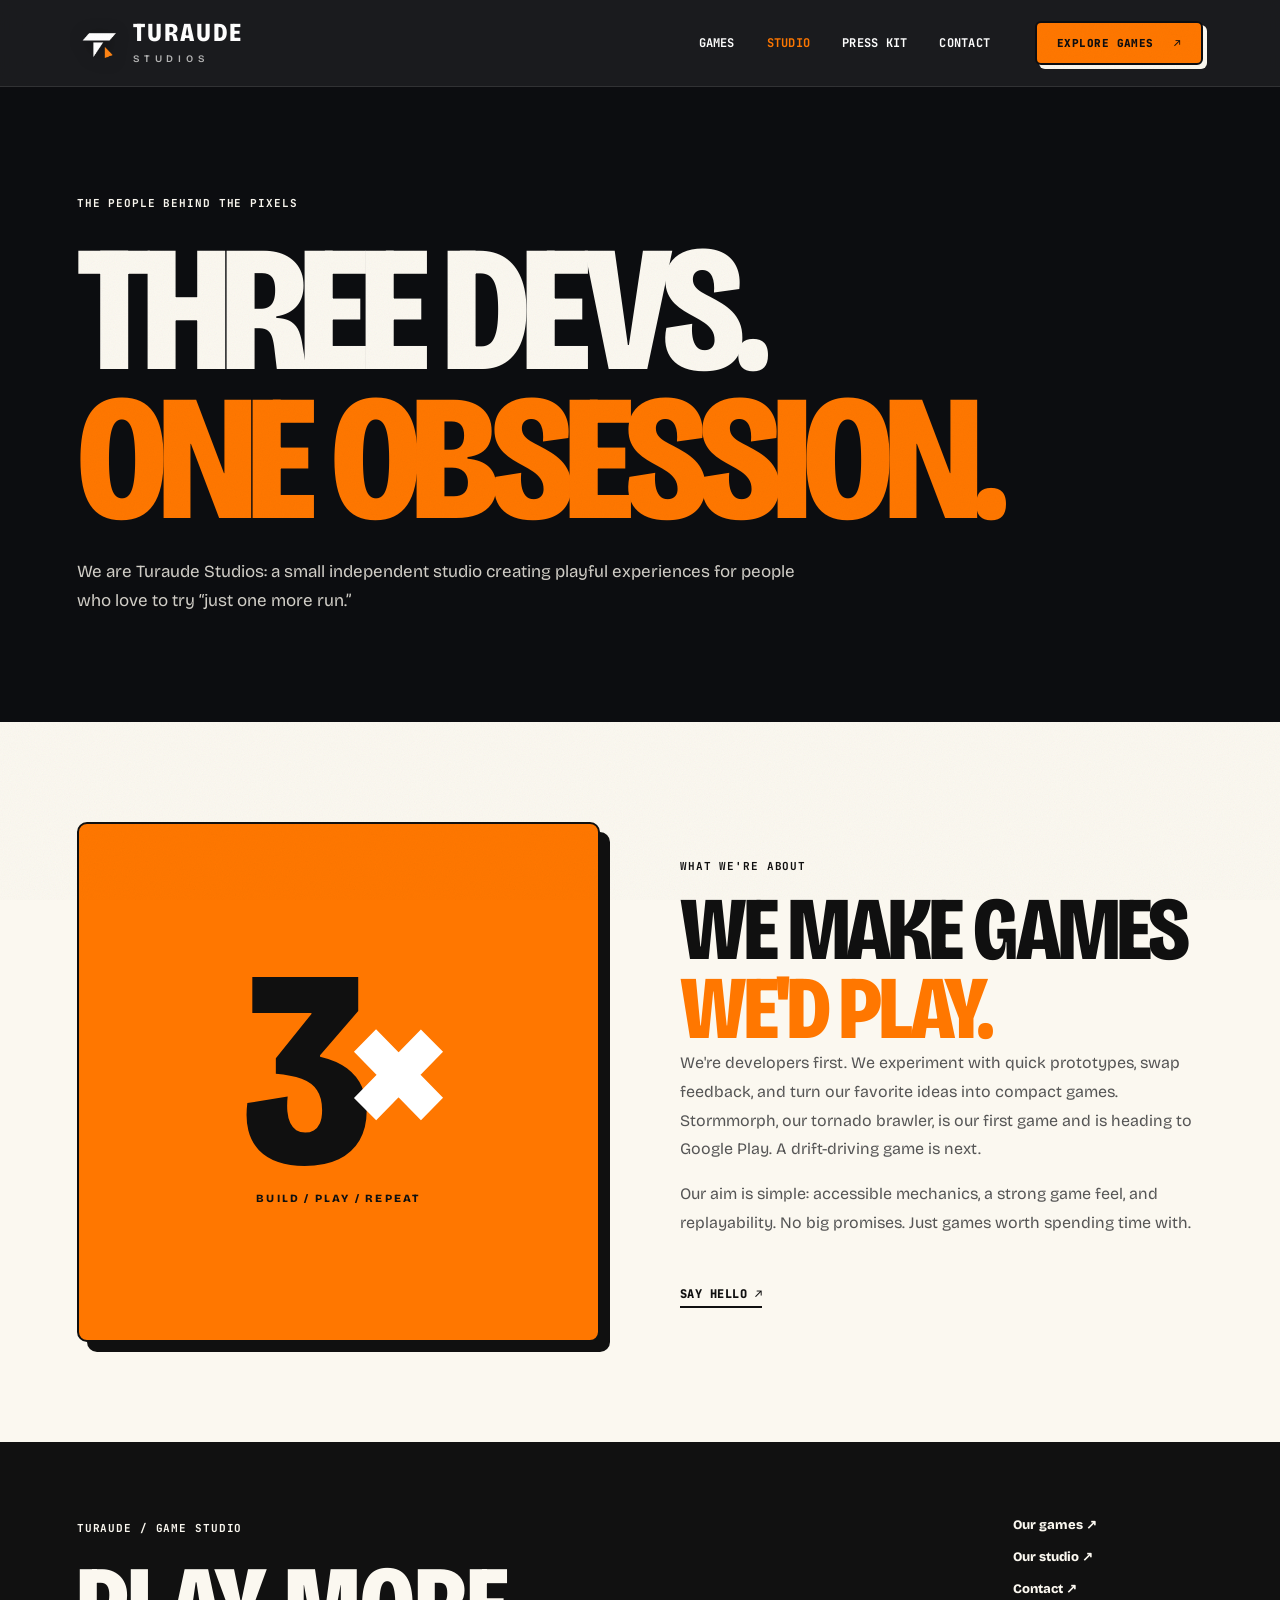
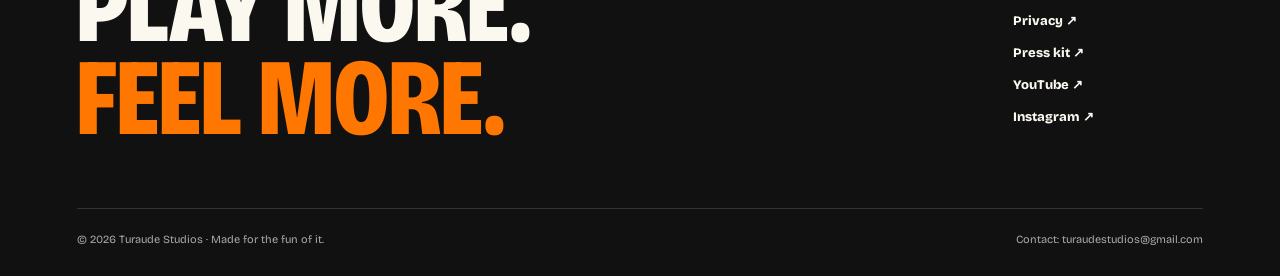
==== commit 5a4cfab6: "Cleaner hero, no dead admin code" ====
--- a/about/index.html
+++ b/about/index.html
@@ -1 +1 @@
-<!doctype html><html lang="en" data-static data-hero="town" data-contact="turaudestudios@gmail.com"><head><meta charset="UTF-8"/><meta name="viewport" content="width=device-width,initial-scale=1"/><meta name="theme-color" content="#101010"/><meta name="description" content="A small independent game studio built by three developers."/><meta property="og:type" content="website"/><meta property="og:title" content="Our Studio | Turaude Studios"/><meta property="og:description" content="A small independent game studio built by three developers."/><meta property="og:image" content="https://turaudestudios.github.io/stormmorph/cover.jpg"/><meta name="twitter:card" content="summary_large_image"/><link rel="icon" type="image/png" href="/favicon.png"/><link rel="preconnect" href="https://fonts.googleapis.com"/><link rel="preconnect" href="https://fonts.gstatic.com" crossorigin/><link href="https://fonts.googleapis.com/css2?family=Bricolage+Grotesque:opsz,wdth,wght@12..96,75..100,400..800&family=JetBrains+Mono:wght@500;700;800&display=swap" rel="stylesheet"/><link rel="stylesheet" href="/styles.css"/><script src="/app.js" defer></script><title>Our Studio | Turaude Studios</title></head><body><header class="site-header"><div class="nav-wrap"><a class="brand" href="/" aria-label="Turaude Studios home"><img class="brand-mark" src="/assets/brand/turaude-mark.png" width="44" height="44" alt=""/><span class="brand-name">TURAUDE<span class="brand-dot">.</span><small>STUDIOS</small></span></a><nav class="main-nav" aria-label="Primary navigation"><a  href="/games">Games</a><a aria-current="page" href="/about">Studio</a><a  href="/press">Press kit</a><a  href="/contact">Contact</a></nav><a href="/games" class="nav-cta">EXPLORE GAMES <span aria-hidden="true">↗</span></a><button class="menu-toggle" type="button" aria-expanded="false" aria-label="Open navigation">☰</button></div></header><main id="main"><section class="page-intro"><span class="tiny-label">THE PEOPLE BEHIND THE PIXELS</span><h1>THREE DEVS.<br/><em>ONE OBSESSION.</em></h1><p>We are Turaude Studios: a small independent studio creating playful experiences for people who love to try “just one more run.”</p></section><section class="section about-story"><div class="manifesto-art"><span class="manifesto-big">3<span>×</span></span><span>BUILD / PLAY / REPEAT</span></div><div><span class="tiny-label">WHAT WE'RE ABOUT</span><h2>WE MAKE GAMES<br/><em>WE'D PLAY.</em></h2><p>We're developers first. We experiment with quick prototypes, swap feedback, and turn our favorite ideas into compact games. Stormmorph, our tornado brawler, is our first game and is heading to Google Play. A drift-driving game is next.</p><p>Our aim is simple: accessible mechanics, a strong game feel, and replayability. No big promises. Just games worth spending time with.</p><a class="underlined-link" href="/contact">SAY HELLO ↗</a></div></section></main><footer class="site-footer"><div class="footer-top"><div><span class="tiny-label">TURAUDE / GAME STUDIO</span><div class="footer-big">PLAY MORE.<br/><em>FEEL MORE.</em></div></div><div class="footer-links"><a href="/games">Our games ↗</a><a href="/about">Our studio ↗</a><a href="/contact">Contact ↗</a><a href="/stormmorph/privacy-policy.html">Privacy ↗</a><a href="/press">Press kit ↗</a><a href="https://www.youtube.com/@Turaudestudios" target="_blank" rel="noopener">YouTube ↗</a><a href="https://www.instagram.com/turaudestudios" target="_blank" rel="noopener">Instagram ↗</a></div></div><div class="footer-bottom"><span>© 2026 Turaude Studios · Made for the fun of it. <span class="cheat-hint" title="Try it">↑↑↓↓←→←→BA</span></span><span>Contact: <a href="mailto:turaudestudios@gmail.com">turaudestudios@gmail.com</a></span></div></footer><div class="toast" id="toast" role="status" aria-live="polite"></div></body></html>+<!doctype html><html lang="en" data-static data-hero="town" data-contact="turaudestudios@gmail.com"><head><meta charset="UTF-8"/><meta name="viewport" content="width=device-width,initial-scale=1"/><meta name="theme-color" content="#101010"/><meta name="description" content="A small independent game studio built by three developers."/><meta property="og:type" content="website"/><meta property="og:title" content="Our Studio | Turaude Studios"/><meta property="og:description" content="A small independent game studio built by three developers."/><meta property="og:image" content="https://turaudestudios.github.io/stormmorph/cover.jpg"/><meta name="twitter:card" content="summary_large_image"/><link rel="icon" type="image/png" href="/favicon.png"/><link rel="preconnect" href="https://fonts.googleapis.com"/><link rel="preconnect" href="https://fonts.gstatic.com" crossorigin/><link href="https://fonts.googleapis.com/css2?family=Bricolage+Grotesque:opsz,wdth,wght@12..96,75..100,400..800&family=JetBrains+Mono:wght@500;700;800&display=swap" rel="stylesheet"/><link rel="stylesheet" href="/styles.css"/><script src="/app.js" defer></script><title>Our Studio | Turaude Studios</title></head><body><header class="site-header"><div class="nav-wrap"><a class="brand" href="/" aria-label="Turaude Studios home"><img class="brand-mark" src="/assets/brand/turaude-mark.png" width="44" height="44" alt=""/><span class="brand-name">TURAUDE<span class="brand-dot">.</span><small>STUDIOS</small></span></a><nav class="main-nav" aria-label="Primary navigation"><a  href="/games">Games</a><a aria-current="page" href="/about">Studio</a><a  href="/press">Press kit</a><a  href="/contact">Contact</a></nav><a href="/games" class="nav-cta">EXPLORE GAMES <span aria-hidden="true">↗</span></a><button class="menu-toggle" type="button" aria-expanded="false" aria-label="Open navigation">☰</button></div></header><main id="main"><section class="page-intro"><span class="tiny-label">THE PEOPLE BEHIND THE PIXELS</span><h1>THREE DEVS.<br/><em>ONE OBSESSION.</em></h1><p>We are Turaude Studios: a small independent studio creating playful experiences for people who love to try “just one more run.”</p></section><section class="section about-story"><div class="manifesto-art"><span class="manifesto-big">3<span>×</span></span><span>BUILD / PLAY / REPEAT</span></div><div><span class="tiny-label">WHAT WE'RE ABOUT</span><h2>WE MAKE GAMES<br/><em>WE'D PLAY.</em></h2><p>We're developers first. We experiment with quick prototypes, swap feedback, and turn our favorite ideas into compact games. Stormmorph, our tornado brawler, is our first game and is heading to Google Play. A drift-driving game is next.</p><p>Our aim is simple: accessible mechanics, a strong game feel, and replayability. No big promises. Just games worth spending time with.</p><a class="underlined-link" href="/contact">SAY HELLO ↗</a></div></section></main><footer class="site-footer"><div class="footer-top"><div><span class="tiny-label">TURAUDE / GAME STUDIO</span><div class="footer-big">PLAY MORE.<br/><em>FEEL MORE.</em></div></div><div class="footer-links"><a href="/games">Our games ↗</a><a href="/about">Our studio ↗</a><a href="/contact">Contact ↗</a><a href="/stormmorph/privacy-policy.html">Privacy ↗</a><a href="/press">Press kit ↗</a><a href="https://www.youtube.com/@Turaudestudios" target="_blank" rel="noopener">YouTube ↗</a><a href="https://www.instagram.com/turaudestudios" target="_blank" rel="noopener">Instagram ↗</a></div></div><div class="footer-bottom"><span>© 2026 Turaude Studios · Made for the fun of it.</span><span>Contact: <a href="mailto:turaudestudios@gmail.com">turaudestudios@gmail.com</a></span></div></footer><div class="toast" id="toast" role="status" aria-live="polite"></div></body></html>
